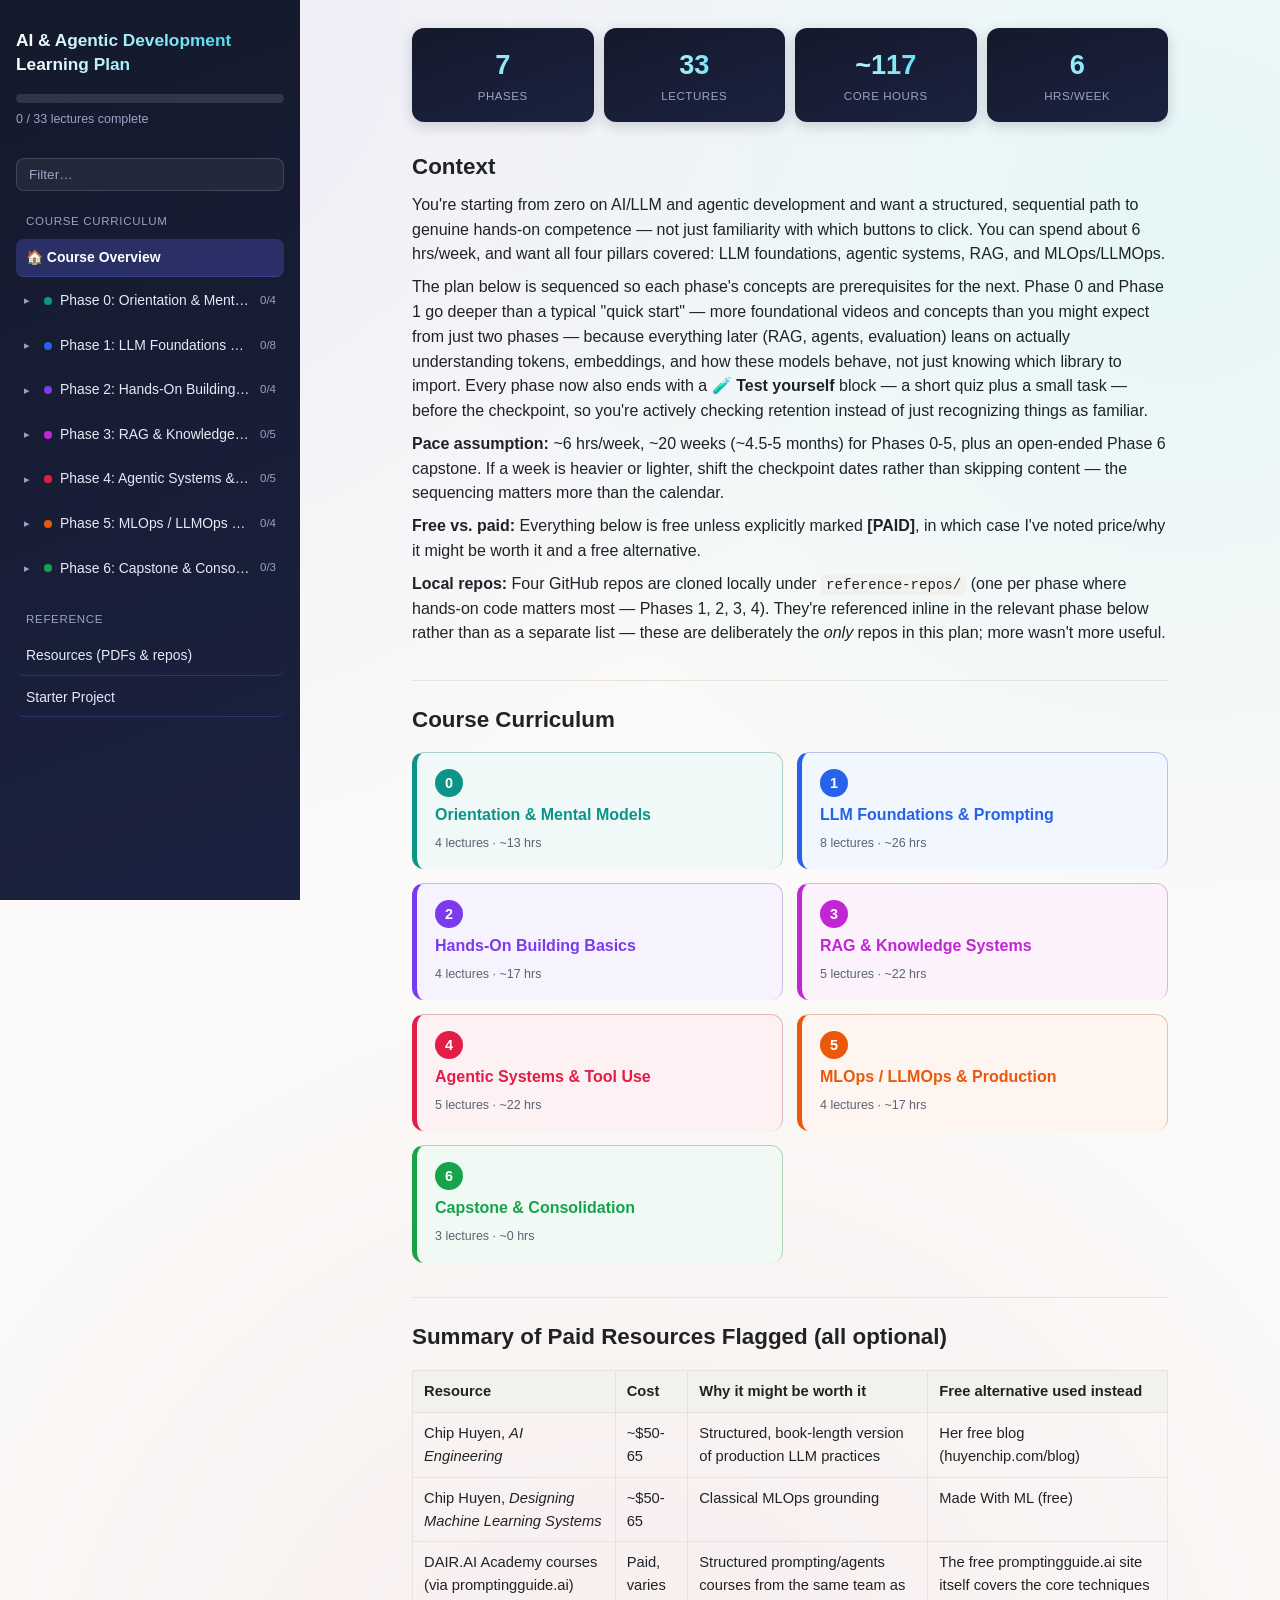
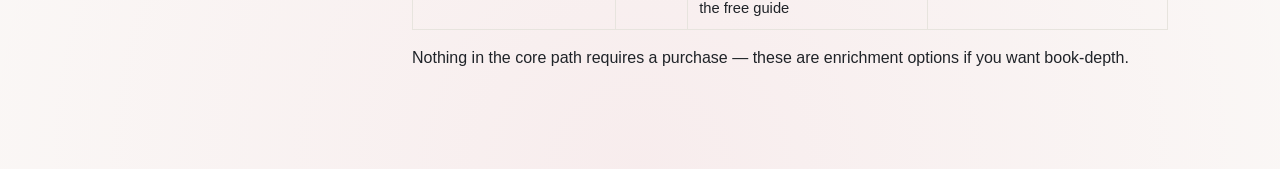
==== site/index.html @ ccccf2d4 "Initial commit: AI & Agentic Development learning plan 7-phase, hands-on learning plan (LLM foundati" ====
<!DOCTYPE html>
<html lang="en">
<head>
<meta charset="UTF-8">
<meta name="viewport" content="width=device-width, initial-scale=1.0">
<title>Course Overview — AI &amp; Agentic Development Learning Plan</title>
<link rel="stylesheet" href="style.css">
</head>
<body>
<button id="menu-toggle" class="menu-toggle" aria-label="Toggle navigation">☰</button>
<div class="layout">
  <nav class="sidebar" id="sidebar">
    <div class="sidebar-header">
      <h1>AI &amp; Agentic Development Learning Plan</h1>
      <div class="progress-wrap">
        <div class="progress-bar"><div class="progress-fill" id="progress-fill"></div></div>
        <div class="progress-label" id="progress-label">0 lectures complete</div>
      </div>
      <input type="search" id="nav-search" class="nav-search" placeholder="Filter…" autocomplete="off">
    </div>
    
    <div class="nav-group-label">Course Curriculum</div>
    <ul class="nav-list">
      <li><a href="index.html" class="nav-link active" data-search="overview">🏠 Course Overview</a></li><li class="nav-phase-group" data-phase-group="phase-0"><div class="nav-phase-header"><button type="button" class="nav-chevron-btn" data-toggle="phase-0" aria-label="Expand"><span class="nav-chevron">▸</span></button><a href="phase-0.html" class="nav-phase-link" data-search="phase 0: orientation &amp; mental models"><span class="nav-dot" style="background:#0d9488"></span><span class="nav-phase-title">Phase 0: Orientation &amp; Mental Models</span></a><span class="nav-phase-fraction" data-fraction="phase-0">0/4</span></div><ul class="lecture-list" data-lectures-for="phase-0"><li><a href="phase-0.html#phase-0-lecture-0" class="lecture-link" data-lecture="phase-0-lecture-0"><span class="lecture-check">○</span> 📖 Overview &amp; Resources</a></li>
<li><a href="phase-0.html#phase-0-lecture-1" class="lecture-link" data-lecture="phase-0-lecture-1"><span class="lecture-check">○</span> 🎥 Watch first</a></li>
<li><a href="phase-0.html#phase-0-lecture-2" class="lecture-link" data-lecture="phase-0-lecture-2"><span class="lecture-check">○</span> 🧪 Test yourself</a></li>
<li><a href="phase-0.html#phase-0-lecture-3" class="lecture-link" data-lecture="phase-0-lecture-3"><span class="lecture-check">○</span> ✅ Checkpoint</a></li></ul></li><li class="nav-phase-group" data-phase-group="phase-1"><div class="nav-phase-header"><button type="button" class="nav-chevron-btn" data-toggle="phase-1" aria-label="Expand"><span class="nav-chevron">▸</span></button><a href="phase-1.html" class="nav-phase-link" data-search="phase 1: llm foundations &amp; prompting"><span class="nav-dot" style="background:#2563eb"></span><span class="nav-phase-title">Phase 1: LLM Foundations &amp; Prompting</span></a><span class="nav-phase-fraction" data-fraction="phase-1">0/8</span></div><ul class="lecture-list" data-lectures-for="phase-1"><li><a href="phase-1.html#phase-1-lecture-0" class="lecture-link" data-lecture="phase-1-lecture-0"><span class="lecture-check">○</span> 📖 Overview &amp; Resources</a></li>
<li><a href="phase-1.html#phase-1-lecture-1" class="lecture-link" data-lecture="phase-1-lecture-1"><span class="lecture-check">○</span> 🎥 Watch first</a></li>
<li><a href="phase-1.html#phase-1-lecture-2" class="lecture-link" data-lecture="phase-1-lecture-2"><span class="lecture-check">○</span> 🛠️ Hands-on</a></li>
<li><a href="phase-1.html#phase-1-lecture-3" class="lecture-link" data-lecture="phase-1-lecture-3"><span class="lecture-check">○</span> 🎥 Embeddings (the concept)</a></li>
<li><a href="phase-1.html#phase-1-lecture-4" class="lecture-link" data-lecture="phase-1-lecture-4"><span class="lecture-check">○</span> 🎥 How these models are actually built</a></li>
<li><a href="phase-1.html#phase-1-lecture-5" class="lecture-link" data-lecture="phase-1-lecture-5"><span class="lecture-check">○</span> 🛠️ Prompting</a></li>
<li><a href="phase-1.html#phase-1-lecture-6" class="lecture-link" data-lecture="phase-1-lecture-6"><span class="lecture-check">○</span> 🧪 Test yourself</a></li>
<li><a href="phase-1.html#phase-1-lecture-7" class="lecture-link" data-lecture="phase-1-lecture-7"><span class="lecture-check">○</span> ✅ Checkpoint</a></li></ul></li><li class="nav-phase-group" data-phase-group="phase-2"><div class="nav-phase-header"><button type="button" class="nav-chevron-btn" data-toggle="phase-2" aria-label="Expand"><span class="nav-chevron">▸</span></button><a href="phase-2.html" class="nav-phase-link" data-search="phase 2: hands-on building basics"><span class="nav-dot" style="background:#7c3aed"></span><span class="nav-phase-title">Phase 2: Hands-On Building Basics</span></a><span class="nav-phase-fraction" data-fraction="phase-2">0/4</span></div><ul class="lecture-list" data-lectures-for="phase-2"><li><a href="phase-2.html#phase-2-lecture-0" class="lecture-link" data-lecture="phase-2-lecture-0"><span class="lecture-check">○</span> 📖 Overview &amp; Resources</a></li>
<li><a href="phase-2.html#phase-2-lecture-1" class="lecture-link" data-lecture="phase-2-lecture-1"><span class="lecture-check">○</span> 🛠️ Hands-on</a></li>
<li><a href="phase-2.html#phase-2-lecture-2" class="lecture-link" data-lecture="phase-2-lecture-2"><span class="lecture-check">○</span> 🧪 Test yourself</a></li>
<li><a href="phase-2.html#phase-2-lecture-3" class="lecture-link" data-lecture="phase-2-lecture-3"><span class="lecture-check">○</span> ✅ Checkpoint</a></li></ul></li><li class="nav-phase-group" data-phase-group="phase-3"><div class="nav-phase-header"><button type="button" class="nav-chevron-btn" data-toggle="phase-3" aria-label="Expand"><span class="nav-chevron">▸</span></button><a href="phase-3.html" class="nav-phase-link" data-search="phase 3: rag &amp; knowledge systems"><span class="nav-dot" style="background:#c026d3"></span><span class="nav-phase-title">Phase 3: RAG &amp; Knowledge Systems</span></a><span class="nav-phase-fraction" data-fraction="phase-3">0/5</span></div><ul class="lecture-list" data-lectures-for="phase-3"><li><a href="phase-3.html#phase-3-lecture-0" class="lecture-link" data-lecture="phase-3-lecture-0"><span class="lecture-check">○</span> 📖 Overview &amp; Resources</a></li>
<li><a href="phase-3.html#phase-3-lecture-1" class="lecture-link" data-lecture="phase-3-lecture-1"><span class="lecture-check">○</span> 🎥 Watch first</a></li>
<li><a href="phase-3.html#phase-3-lecture-2" class="lecture-link" data-lecture="phase-3-lecture-2"><span class="lecture-check">○</span> 🛠️ Hands-on</a></li>
<li><a href="phase-3.html#phase-3-lecture-3" class="lecture-link" data-lecture="phase-3-lecture-3"><span class="lecture-check">○</span> 🧪 Test yourself</a></li>
<li><a href="phase-3.html#phase-3-lecture-4" class="lecture-link" data-lecture="phase-3-lecture-4"><span class="lecture-check">○</span> ✅ Checkpoint</a></li></ul></li><li class="nav-phase-group" data-phase-group="phase-4"><div class="nav-phase-header"><button type="button" class="nav-chevron-btn" data-toggle="phase-4" aria-label="Expand"><span class="nav-chevron">▸</span></button><a href="phase-4.html" class="nav-phase-link" data-search="phase 4: agentic systems &amp; tool use"><span class="nav-dot" style="background:#e11d48"></span><span class="nav-phase-title">Phase 4: Agentic Systems &amp; Tool Use</span></a><span class="nav-phase-fraction" data-fraction="phase-4">0/5</span></div><ul class="lecture-list" data-lectures-for="phase-4"><li><a href="phase-4.html#phase-4-lecture-0" class="lecture-link" data-lecture="phase-4-lecture-0"><span class="lecture-check">○</span> 📖 Overview &amp; Resources</a></li>
<li><a href="phase-4.html#phase-4-lecture-1" class="lecture-link" data-lecture="phase-4-lecture-1"><span class="lecture-check">○</span> 🎥 Watch first</a></li>
<li><a href="phase-4.html#phase-4-lecture-2" class="lecture-link" data-lecture="phase-4-lecture-2"><span class="lecture-check">○</span> 🛠️ Hands-on</a></li>
<li><a href="phase-4.html#phase-4-lecture-3" class="lecture-link" data-lecture="phase-4-lecture-3"><span class="lecture-check">○</span> 🧪 Test yourself</a></li>
<li><a href="phase-4.html#phase-4-lecture-4" class="lecture-link" data-lecture="phase-4-lecture-4"><span class="lecture-check">○</span> ✅ Checkpoint</a></li></ul></li><li class="nav-phase-group" data-phase-group="phase-5"><div class="nav-phase-header"><button type="button" class="nav-chevron-btn" data-toggle="phase-5" aria-label="Expand"><span class="nav-chevron">▸</span></button><a href="phase-5.html" class="nav-phase-link" data-search="phase 5: mlops / llmops &amp; production"><span class="nav-dot" style="background:#ea580c"></span><span class="nav-phase-title">Phase 5: MLOps / LLMOps &amp; Production</span></a><span class="nav-phase-fraction" data-fraction="phase-5">0/4</span></div><ul class="lecture-list" data-lectures-for="phase-5"><li><a href="phase-5.html#phase-5-lecture-0" class="lecture-link" data-lecture="phase-5-lecture-0"><span class="lecture-check">○</span> 📖 Overview &amp; Resources</a></li>
<li><a href="phase-5.html#phase-5-lecture-1" class="lecture-link" data-lecture="phase-5-lecture-1"><span class="lecture-check">○</span> 🎥 Watch first</a></li>
<li><a href="phase-5.html#phase-5-lecture-2" class="lecture-link" data-lecture="phase-5-lecture-2"><span class="lecture-check">○</span> 🧪 Test yourself</a></li>
<li><a href="phase-5.html#phase-5-lecture-3" class="lecture-link" data-lecture="phase-5-lecture-3"><span class="lecture-check">○</span> ✅ Checkpoint</a></li></ul></li><li class="nav-phase-group" data-phase-group="phase-6"><div class="nav-phase-header"><button type="button" class="nav-chevron-btn" data-toggle="phase-6" aria-label="Expand"><span class="nav-chevron">▸</span></button><a href="phase-6.html" class="nav-phase-link" data-search="phase 6: capstone &amp; consolidation"><span class="nav-dot" style="background:#16a34a"></span><span class="nav-phase-title">Phase 6: Capstone &amp; Consolidation</span></a><span class="nav-phase-fraction" data-fraction="phase-6">0/3</span></div><ul class="lecture-list" data-lectures-for="phase-6"><li><a href="phase-6.html#phase-6-lecture-0" class="lecture-link" data-lecture="phase-6-lecture-0"><span class="lecture-check">○</span> 📖 Overview &amp; Resources</a></li>
<li><a href="phase-6.html#phase-6-lecture-1" class="lecture-link" data-lecture="phase-6-lecture-1"><span class="lecture-check">○</span> 🧪 Test yourself</a></li>
<li><a href="phase-6.html#phase-6-lecture-2" class="lecture-link" data-lecture="phase-6-lecture-2"><span class="lecture-check">○</span> ✅ Checkpoint</a></li></ul></li>
    </ul>
    <div class="nav-group-label">Reference</div>
    <ul class="nav-list">
      <li><a href="resources.html" class="nav-link" data-search="resources (pdfs &amp; repos)">Resources (PDFs &amp; repos)</a></li>
<li><a href="starter-project.html" class="nav-link" data-search="starter project">Starter Project</a></li>
    </ul>
    
  </nav>
  <main class="content">
    
    <div class="hero">
      <div class="hero-stat"><span class="hero-stat-num">7</span><span class="hero-stat-label">Phases</span></div>
      <div class="hero-stat"><span class="hero-stat-num">33</span><span class="hero-stat-label">Lectures</span></div>
      <div class="hero-stat"><span class="hero-stat-num">~117</span><span class="hero-stat-label">Core hours</span></div>
      <div class="hero-stat"><span class="hero-stat-num">6</span><span class="hero-stat-label">Hrs/week</span></div>
    </div>
    <section class="content-section"><h2>Context</h2><p>You're starting from zero on AI/LLM and agentic development and want a structured, sequential path to genuine hands-on competence — not just familiarity with which buttons to click. You can spend about 6 hrs/week, and want all four pillars covered: LLM foundations, agentic systems, RAG, and MLOps/LLMOps.</p>
<p>The plan below is sequenced so each phase's concepts are prerequisites for the next. Phase 0 and Phase 1 go deeper than a typical "quick start" — more foundational videos and concepts than you might expect from just two phases — because everything later (RAG, agents, evaluation) leans on actually understanding tokens, embeddings, and how these models behave, not just knowing which library to import. Every phase now also ends with a <strong>🧪 Test yourself</strong> block — a short quiz plus a small task — before the checkpoint, so you're actively checking retention instead of just recognizing things as familiar.</p>
<p><strong>Pace assumption:</strong> ~6 hrs/week, ~20 weeks (~4.5-5 months) for Phases 0-5, plus an open-ended Phase 6 capstone. If a week is heavier or lighter, shift the checkpoint dates rather than skipping content — the sequencing matters more than the calendar.</p>
<p><strong>Free vs. paid:</strong> Everything below is free unless explicitly marked <strong>[PAID]</strong>, in which case I've noted price/why it might be worth it and a free alternative.</p>
<p><strong>Local repos:</strong> Four GitHub repos are cloned locally under <code>reference-repos/</code> (one per phase where hands-on code matters most — Phases 1, 2, 3, 4). They're referenced inline in the relevant phase below rather than as a separate list — these are deliberately the <em>only</em> repos in this plan; more wasn't more useful.</p></section>
    <section class="content-section">
      <h2>Course Curriculum</h2>
      <div class="phase-card-grid"><a class="phase-card" href="phase-0.html" style="--accent:#0d9488"><span class="phase-card-badge">0</span><span class="phase-card-title">Orientation &amp; Mental Models</span><span class="phase-card-meta">4 lectures · ~13 hrs</span></a>
<a class="phase-card" href="phase-1.html" style="--accent:#2563eb"><span class="phase-card-badge">1</span><span class="phase-card-title">LLM Foundations &amp; Prompting</span><span class="phase-card-meta">8 lectures · ~26 hrs</span></a>
<a class="phase-card" href="phase-2.html" style="--accent:#7c3aed"><span class="phase-card-badge">2</span><span class="phase-card-title">Hands-On Building Basics</span><span class="phase-card-meta">4 lectures · ~17 hrs</span></a>
<a class="phase-card" href="phase-3.html" style="--accent:#c026d3"><span class="phase-card-badge">3</span><span class="phase-card-title">RAG &amp; Knowledge Systems</span><span class="phase-card-meta">5 lectures · ~22 hrs</span></a>
<a class="phase-card" href="phase-4.html" style="--accent:#e11d48"><span class="phase-card-badge">4</span><span class="phase-card-title">Agentic Systems &amp; Tool Use</span><span class="phase-card-meta">5 lectures · ~22 hrs</span></a>
<a class="phase-card" href="phase-5.html" style="--accent:#ea580c"><span class="phase-card-badge">5</span><span class="phase-card-title">MLOps / LLMOps &amp; Production</span><span class="phase-card-meta">4 lectures · ~17 hrs</span></a>
<a class="phase-card" href="phase-6.html" style="--accent:#16a34a"><span class="phase-card-badge">6</span><span class="phase-card-title">Capstone &amp; Consolidation</span><span class="phase-card-meta">3 lectures · ~0 hrs</span></a></div>
    </section>
    <section class="content-section"><h2>Summary of Paid Resources Flagged (all optional)</h2><table>
<thead>
<tr>
<th>Resource</th>
<th>Cost</th>
<th>Why it might be worth it</th>
<th>Free alternative used instead</th>
</tr>
</thead>
<tbody>
<tr>
<td>Chip Huyen, <em>AI Engineering</em></td>
<td>~$50-65</td>
<td>Structured, book-length version of production LLM practices</td>
<td>Her free blog (huyenchip.com/blog)</td>
</tr>
<tr>
<td>Chip Huyen, <em>Designing Machine Learning Systems</em></td>
<td>~$50-65</td>
<td>Classical MLOps grounding</td>
<td>Made With ML (free)</td>
</tr>
<tr>
<td>DAIR.AI Academy courses (via promptingguide.ai)</td>
<td>Paid, varies</td>
<td>Structured prompting/agents courses from the same team as the free guide</td>
<td>The free promptingguide.ai site itself covers the core techniques</td>
</tr>
</tbody>
</table>
<p>Nothing in the core path requires a purchase — these are enrichment options if you want book-depth.</p></section>
    
  </main>
</div>
<div class="sidebar-scrim" id="sidebar-scrim"></div>
<script>
  window.PHASE_LECTURES = {"phase-0": ["phase-0-lecture-0", "phase-0-lecture-1", "phase-0-lecture-2", "phase-0-lecture-3"], "phase-1": ["phase-1-lecture-0", "phase-1-lecture-1", "phase-1-lecture-2", "phase-1-lecture-3", "phase-1-lecture-4", "phase-1-lecture-5", "phase-1-lecture-6", "phase-1-lecture-7"], "phase-2": ["phase-2-lecture-0", "phase-2-lecture-1", "phase-2-lecture-2", "phase-2-lecture-3"], "phase-3": ["phase-3-lecture-0", "phase-3-lecture-1", "phase-3-lecture-2", "phase-3-lecture-3", "phase-3-lecture-4"], "phase-4": ["phase-4-lecture-0", "phase-4-lecture-1", "phase-4-lecture-2", "phase-4-lecture-3", "phase-4-lecture-4"], "phase-5": ["phase-5-lecture-0", "phase-5-lecture-1", "phase-5-lecture-2", "phase-5-lecture-3"], "phase-6": ["phase-6-lecture-0", "phase-6-lecture-1", "phase-6-lecture-2"]};
  window.ALL_LECTURE_IDS = ["phase-0-lecture-0", "phase-0-lecture-1", "phase-0-lecture-2", "phase-0-lecture-3", "phase-1-lecture-0", "phase-1-lecture-1", "phase-1-lecture-2", "phase-1-lecture-3", "phase-1-lecture-4", "phase-1-lecture-5", "phase-1-lecture-6", "phase-1-lecture-7", "phase-2-lecture-0", "phase-2-lecture-1", "phase-2-lecture-2", "phase-2-lecture-3", "phase-3-lecture-0", "phase-3-lecture-1", "phase-3-lecture-2", "phase-3-lecture-3", "phase-3-lecture-4", "phase-4-lecture-0", "phase-4-lecture-1", "phase-4-lecture-2", "phase-4-lecture-3", "phase-4-lecture-4", "phase-5-lecture-0", "phase-5-lecture-1", "phase-5-lecture-2", "phase-5-lecture-3", "phase-6-lecture-0", "phase-6-lecture-1", "phase-6-lecture-2"];

</script>
<script src="script.js"></script>
</body>
</html>
---- site/style.css ----
:root {
  --bg: #fbfaf8;
  --text: #1f2328;
  --text-muted: #5b6472;
  --border: #e7e4de;
  --card: #ffffff;

  --sidebar-bg-top: #14192b;
  --sidebar-bg-bottom: #1b2240;
  --sidebar-text: #e7e9f5;
  --sidebar-text-muted: #9aa3c4;
  --sidebar-active-bg: rgba(99, 102, 241, 0.28);
  --sidebar-hover-bg: rgba(255, 255, 255, 0.06);

  --brand: #6366f1;
  --brand-2: #22d3ee;

  --video: #2563eb;
  --video-soft: #eaf1ff;
  --checkpoint: #16a34a;
  --checkpoint-soft: #eafbf0;
  --handson: #ea580c;
  --handson-soft: #fff2e8;
  --bigpicture: #7c3aed;
  --bigpicture-soft: #f4eefd;
  --test: #be123c;
  --test-soft: #fdeef1;
  --paid: #b7791f;
  --paid-soft: #fdf6e3;

  font-size: 16px;
}

* { box-sizing: border-box; }

body {
  margin: 0;
  font-family: -apple-system, BlinkMacSystemFont, "Segoe UI", Helvetica, Arial, sans-serif;
  color: var(--text);
  background:
    radial-gradient(circle at 8% 0%, rgba(99, 102, 241, 0.10), transparent 42%),
    radial-gradient(circle at 92% 12%, rgba(34, 211, 238, 0.10), transparent 38%),
    radial-gradient(circle at 50% 100%, rgba(190, 18, 60, 0.06), transparent 45%),
    var(--bg);
  line-height: 1.55;
}

.layout {
  display: flex;
  min-height: 100vh;
}

/* ---------------- Sidebar ---------------- */

.sidebar {
  width: 300px;
  flex: 0 0 300px;
  background: linear-gradient(160deg, var(--sidebar-bg-top), var(--sidebar-bg-bottom));
  color: var(--sidebar-text);
  padding: 24px 16px 32px;
  position: sticky;
  top: 0;
  height: 100vh;
  overflow-y: auto;
  z-index: 20;
}

.sidebar-header h1 {
  font-size: 1.08rem;
  line-height: 1.4;
  margin: 4px 0 18px;
  background: linear-gradient(90deg, #fff, var(--brand-2));
  -webkit-background-clip: text;
  background-clip: text;
  color: transparent;
}

.progress-wrap { margin-bottom: 14px; }

.progress-bar {
  background: rgba(255, 255, 255, 0.12);
  border-radius: 8px;
  height: 9px;
  overflow: hidden;
}

.progress-fill {
  height: 100%;
  width: 0%;
  background: linear-gradient(90deg, var(--brand), var(--brand-2));
  transition: width 0.25s ease;
  border-radius: 8px;
}

.progress-label {
  font-size: 0.78rem;
  color: var(--sidebar-text-muted);
  margin-top: 7px;
}

.nav-search {
  width: 100%;
  margin-top: 14px;
  padding: 8px 12px;
  border-radius: 8px;
  border: 1px solid rgba(255, 255, 255, 0.14);
  background: rgba(255, 255, 255, 0.06);
  color: var(--sidebar-text);
  font-size: 0.85rem;
}

.nav-search::placeholder { color: var(--sidebar-text-muted); }
.nav-search:focus { outline: 2px solid var(--brand-2); background: rgba(255, 255, 255, 0.1); }

.nav-group-label {
  font-size: 0.72rem;
  text-transform: uppercase;
  letter-spacing: 0.06em;
  color: var(--sidebar-text-muted);
  margin: 22px 10px 8px;
}

.nav-list {
  list-style: none;
  margin: 0;
  padding: 0;
}

.nav-list li { margin-bottom: 1px; }

.nav-link {
  display: flex;
  align-items: center;
  gap: 9px;
  padding: 8px 10px;
  border-radius: 8px;
  color: var(--sidebar-text);
  text-decoration: none;
  font-size: 0.87rem;
  transition: background 0.12s ease;
}

.nav-dot {
  width: 8px;
  height: 8px;
  border-radius: 50%;
  flex: 0 0 8px;
}

.nav-link:hover { background: var(--sidebar-hover-bg); }

.nav-link.active {
  background: var(--sidebar-active-bg);
  color: #fff;
  font-weight: 600;
}

/* Collapsible course-curriculum sections (phases) */
.nav-phase-group { margin-bottom: 2px; }

.nav-phase-header {
  display: flex;
  align-items: center;
  gap: 4px;
  width: 100%;
  padding: 2px 4px;
  border-radius: 8px;
  font-size: 0.87rem;
}

.nav-phase-group.active-page > .nav-phase-header { background: var(--sidebar-active-bg); }

.nav-chevron-btn {
  flex: 0 0 auto;
  background: none;
  border: none;
  padding: 8px 4px;
  cursor: pointer;
  display: flex;
  align-items: center;
}

.nav-chevron {
  display: inline-block;
  font-size: 0.7rem;
  color: var(--sidebar-text-muted);
  transition: transform 0.15s ease;
}

.nav-phase-group.expanded .nav-chevron { transform: rotate(90deg); }

.nav-phase-link {
  display: flex;
  align-items: center;
  gap: 8px;
  flex: 1;
  padding: 8px 6px;
  border-radius: 6px;
  color: var(--sidebar-text);
  text-decoration: none;
  border-bottom: none;
  min-width: 0;
}

.nav-phase-link:hover { background: var(--sidebar-hover-bg); }
.nav-phase-link.active { color: #fff; font-weight: 700; }

.nav-phase-title {
  flex: 1;
  overflow: hidden;
  text-overflow: ellipsis;
  white-space: nowrap;
}

.nav-phase-fraction {
  font-size: 0.72rem;
  color: var(--sidebar-text-muted);
  flex: 0 0 auto;
  padding-right: 4px;
}

.nav-phase-group.is-complete .nav-phase-fraction { color: var(--checkpoint); }

.lecture-list {
  list-style: none;
  margin: 2px 0 6px;
  padding: 0 0 0 20px;
  display: none;
}

.nav-phase-group.expanded .lecture-list { display: block; }

.lecture-link {
  display: flex;
  align-items: center;
  gap: 7px;
  padding: 6px 8px;
  border-radius: 6px;
  color: var(--sidebar-text-muted);
  text-decoration: none;
  font-size: 0.81rem;
  line-height: 1.35;
}

.lecture-link:hover { background: var(--sidebar-hover-bg); color: var(--sidebar-text); }
.lecture-link.active { color: #fff; }

.lecture-check {
  flex: 0 0 auto;
  font-size: 0.8rem;
  color: var(--sidebar-text-muted);
}

.lecture-link.is-complete .lecture-check { color: var(--brand-2); }
.lecture-link.is-complete { color: var(--sidebar-text); }

/* ---------------- Mobile menu ---------------- */

.menu-toggle {
  display: none;
  position: fixed;
  top: 14px;
  left: 14px;
  z-index: 30;
  width: 42px;
  height: 42px;
  border-radius: 10px;
  border: none;
  background: var(--sidebar-bg-top);
  color: #fff;
  font-size: 1.1rem;
  cursor: pointer;
}

.sidebar-scrim {
  display: none;
  position: fixed;
  inset: 0;
  background: rgba(0, 0, 0, 0.45);
  z-index: 15;
}

/* ---------------- Content ---------------- */

.content {
  flex: 1;
  max-width: 820px;
  margin: 0 auto;
  padding: 28px 32px 90px;
}

/* Hero stat strip at the top of the page */
.hero {
  display: grid;
  grid-template-columns: repeat(4, 1fr);
  gap: 10px;
  margin-bottom: 28px;
}

.hero-stat {
  background: linear-gradient(160deg, var(--sidebar-bg-top), var(--sidebar-bg-bottom));
  border-radius: 12px;
  padding: 16px 10px;
  text-align: center;
  box-shadow: 0 4px 14px rgba(20, 25, 43, 0.18);
}

.hero-stat-num {
  display: block;
  font-size: 1.7rem;
  font-weight: 800;
  background: linear-gradient(90deg, #fff, var(--brand-2));
  -webkit-background-clip: text;
  background-clip: text;
  color: transparent;
}

.hero-stat-label {
  display: block;
  font-size: 0.72rem;
  text-transform: uppercase;
  letter-spacing: 0.05em;
  color: var(--sidebar-text-muted);
  margin-top: 2px;
}

.content-section { scroll-margin-top: 16px; }

.content-section + .content-section {
  margin-top: 34px;
  padding-top: 22px;
  border-top: 1px solid var(--border);
}

.phase-section {
  background:
    linear-gradient(165deg, color-mix(in srgb, var(--accent, var(--brand)) 7%, white), var(--card) 55%);
  border: 1px solid color-mix(in srgb, var(--accent, var(--brand)) 20%, var(--border));
  border-left: 6px solid var(--accent, var(--brand));
  border-radius: 14px;
  padding: 22px 26px 24px;
  box-shadow: 0 3px 14px rgba(20, 20, 40, 0.07);
}

.content-section.phase-section + .content-section {
  border-top: none;
  padding-top: 0;
  margin-top: 22px;
}

.phase-badge {
  display: inline-flex;
  align-items: center;
  justify-content: center;
  width: 30px;
  height: 30px;
  border-radius: 50%;
  color: #fff;
  font-size: 0.95rem;
  font-weight: 700;
  margin-right: 10px;
  vertical-align: middle;
  box-shadow: 0 2px 6px rgba(0, 0, 0, 0.2);
}

h2 {
  font-size: 1.4rem;
  margin: 0 0 4px;
  display: flex;
  align-items: center;
}

.phase-section > h2 { color: var(--accent, var(--brand)); }

h3 {
  font-size: 1.05rem;
  margin: 20px 0 8px;
  padding-top: 4px;
  border-top: 1px dashed var(--border);
}

p { color: var(--text); margin: 8px 0; }

ul, ol { margin: 8px 0; padding-left: 22px; }
li { margin: 3px 0; }
li::marker { color: var(--accent, var(--brand)); font-weight: 700; }

a { color: var(--brand); text-decoration: none; border-bottom: 1px solid rgba(99, 102, 241, 0.3); }
a:hover { border-bottom-color: var(--brand); }

.pdf-link::after {
  content: " ↗";
  font-size: 0.85em;
}

table {
  width: 100%;
  border-collapse: collapse;
  margin: 16px 0;
  font-size: 0.92rem;
}

th, td {
  border: 1px solid var(--border);
  padding: 9px 11px;
  text-align: left;
  vertical-align: top;
}

th { background: #f2f1ee; }

code {
  background: #f2f1ee;
  padding: 2px 5px;
  border-radius: 4px;
  font-size: 0.88em;
}

pre {
  background: #14192b;
  color: #e7e9f5;
  padding: 14px 16px;
  border-radius: 10px;
  overflow-x: auto;
}

pre code { background: none; padding: 0; color: inherit; }

/* Lectures: each phase's checkable sub-unit (Udemy-style curriculum item) */
.lecture {
  padding: 13px 0;
  scroll-margin-top: 16px;
}

.lecture + .lecture {
  border-top: 1px dashed color-mix(in srgb, var(--accent, var(--brand)) 25%, var(--border));
}

.lecture.is-complete {
  background: linear-gradient(90deg, var(--checkpoint-soft), transparent 60%);
  margin: 0 -14px;
  padding: 13px 14px;
  border-radius: 8px;
}

.lecture-complete {
  display: inline-flex;
  align-items: center;
  gap: 8px;
  font-size: 0.8rem;
  font-weight: 600;
  color: var(--text-muted);
  margin-bottom: 10px;
  cursor: pointer;
  text-transform: uppercase;
  letter-spacing: 0.03em;
}

.lecture-complete input { width: 15px; height: 15px; accent-color: var(--accent, var(--brand)); }
.lecture-title { color: var(--text-muted); }
.lecture.is-complete .lecture-title { color: var(--checkpoint); }

.content-section.is-complete .phase-badge {
  box-shadow: 0 0 0 3px var(--checkpoint-soft);
}

.content-section.is-complete h2::after {
  content: "✓ complete";
  margin-left: 10px;
  font-size: 0.75rem;
  font-weight: 600;
  color: var(--checkpoint);
  background: var(--checkpoint-soft);
  padding: 3px 9px;
  border-radius: 999px;
}

/* Prev/next footer nav */
.phase-nav {
  display: flex;
  justify-content: space-between;
  gap: 12px;
  margin-top: 28px;
  padding-top: 18px;
  border-top: 1px dashed var(--border);
}

.phase-nav-link {
  font-size: 0.85rem;
  font-weight: 600;
  border-bottom: none;
}

.phase-nav-next { margin-left: auto; text-align: right; }

/* Breadcrumb at the top of every phase / reference page */
.phase-breadcrumb {
  display: flex;
  align-items: center;
  justify-content: space-between;
  margin-bottom: 18px;
  font-size: 0.85rem;
}

.phase-breadcrumb a { font-weight: 600; border-bottom: none; }
.phase-breadcrumb-pos {
  color: var(--text-muted);
  font-size: 0.8rem;
}

/* Course-overview phase card grid (index.html) */
.phase-card-grid {
  display: grid;
  grid-template-columns: repeat(2, 1fr);
  gap: 14px;
  margin-top: 14px;
}

.phase-card {
  display: flex;
  flex-direction: column;
  gap: 6px;
  background: color-mix(in srgb, var(--accent) 6%, white);
  border: 1px solid color-mix(in srgb, var(--accent) 25%, var(--border));
  border-left: 5px solid var(--accent);
  border-radius: 12px;
  padding: 16px 18px;
  text-decoration: none;
  border-bottom: none;
  color: var(--text);
  transition: transform 0.12s ease, box-shadow 0.12s ease;
}

.phase-card:hover {
  transform: translateY(-2px);
  box-shadow: 0 6px 18px rgba(20, 20, 40, 0.1);
}

.phase-card-badge {
  display: inline-flex;
  align-items: center;
  justify-content: center;
  width: 28px;
  height: 28px;
  border-radius: 50%;
  background: var(--accent);
  color: #fff;
  font-weight: 700;
  font-size: 0.9rem;
}

.phase-card-title { font-weight: 700; color: var(--accent); }
.phase-card-meta { font-size: 0.78rem; color: var(--text-muted); }

.phase-card.is-complete { background: color-mix(in srgb, var(--checkpoint) 10%, white); }
.phase-card.is-complete .phase-card-title::after {
  content: " ✓";
  color: var(--checkpoint);
}

/* Callouts */
.callout {
  border-left: 4px solid var(--border);
  background: #f7f6f3;
  border-radius: 8px;
  padding: 12px 16px;
  margin: 10px 0;
}

.callout p:first-child { margin-top: 0; }
.callout p:last-child { margin-bottom: 0; }
.callout ul { margin: 10px 0 0; padding-left: 20px; }

.callout-label { font-weight: 700; }

.callout-video { border-left-color: var(--video); background: var(--video-soft); }
.callout-video .callout-label { color: var(--video); }
.callout-video ul { list-style: none; padding-left: 0; }

.callout-checkpoint { border-left-color: var(--checkpoint); background: var(--checkpoint-soft); }
.callout-checkpoint .callout-label { color: var(--checkpoint); }

.callout-handson { border-left-color: var(--handson); background: var(--handson-soft); }
.callout-handson .callout-label { color: var(--handson); }

.callout-bigpicture { border-left-color: var(--bigpicture); background: var(--bigpicture-soft); }
.callout-bigpicture .callout-label { color: var(--bigpicture); }

.callout-paid { border-left-color: var(--paid); background: var(--paid-soft); }
.callout-paid .callout-label { color: var(--paid); }

/* Embedded video cards */
.video-item {
  margin-bottom: 20px;
  padding-bottom: 4px;
}

.video-thumb {
  position: relative;
  display: block;
  border-radius: 10px;
  overflow: hidden;
  margin: 4px 0 10px;
  background: #000;
  box-shadow: 0 2px 8px rgba(0, 0, 0, 0.12);
  border-bottom: none;
  max-width: 400px;
  transition: transform 0.12s ease;
}

.video-thumb:hover { transform: scale(1.01); }

.video-thumb img {
  display: block;
  width: 100%;
  aspect-ratio: 16 / 9;
  object-fit: cover;
}

.play-badge {
  position: absolute;
  top: 50%; left: 50%;
  transform: translate(-50%, -50%);
  width: 54px;
  height: 54px;
  border-radius: 50%;
  background: rgba(220, 38, 38, 0.92);
  color: #fff;
  display: flex;
  align-items: center;
  justify-content: center;
  font-size: 1.3rem;
  box-shadow: 0 2px 10px rgba(0, 0, 0, 0.35);
}

.video-caption {
  font-size: 0.92rem;
  color: var(--text-muted);
  margin: 0;
}

/* Responsive */
@media (max-width: 860px) {
  .menu-toggle { display: block; }

  .layout { display: block; }

  .sidebar {
    position: fixed;
    left: 0; top: 0;
    height: 100vh;
    transform: translateX(-105%);
    transition: transform 0.2s ease;
    box-shadow: 4px 0 24px rgba(0, 0, 0, 0.25);
  }

  body.sidebar-open .sidebar { transform: translateX(0); }
  body.sidebar-open .sidebar-scrim { display: block; }

  .content { padding: 68px 16px 60px; max-width: none; }
  .phase-section { padding: 18px 16px 20px; }
  .hero { grid-template-columns: repeat(2, 1fr); }
  .phase-card-grid { grid-template-columns: 1fr; }
}

/* Print */
@media print {
  .sidebar, .menu-toggle, .sidebar-scrim { display: none; }
  .content { max-width: none; padding: 0; }
  .content-section + .content-section { break-before: page; }
  .lecture-complete, .phase-nav, .hero, .phase-breadcrumb { display: none; }
  .video-thumb { display: none; }
}
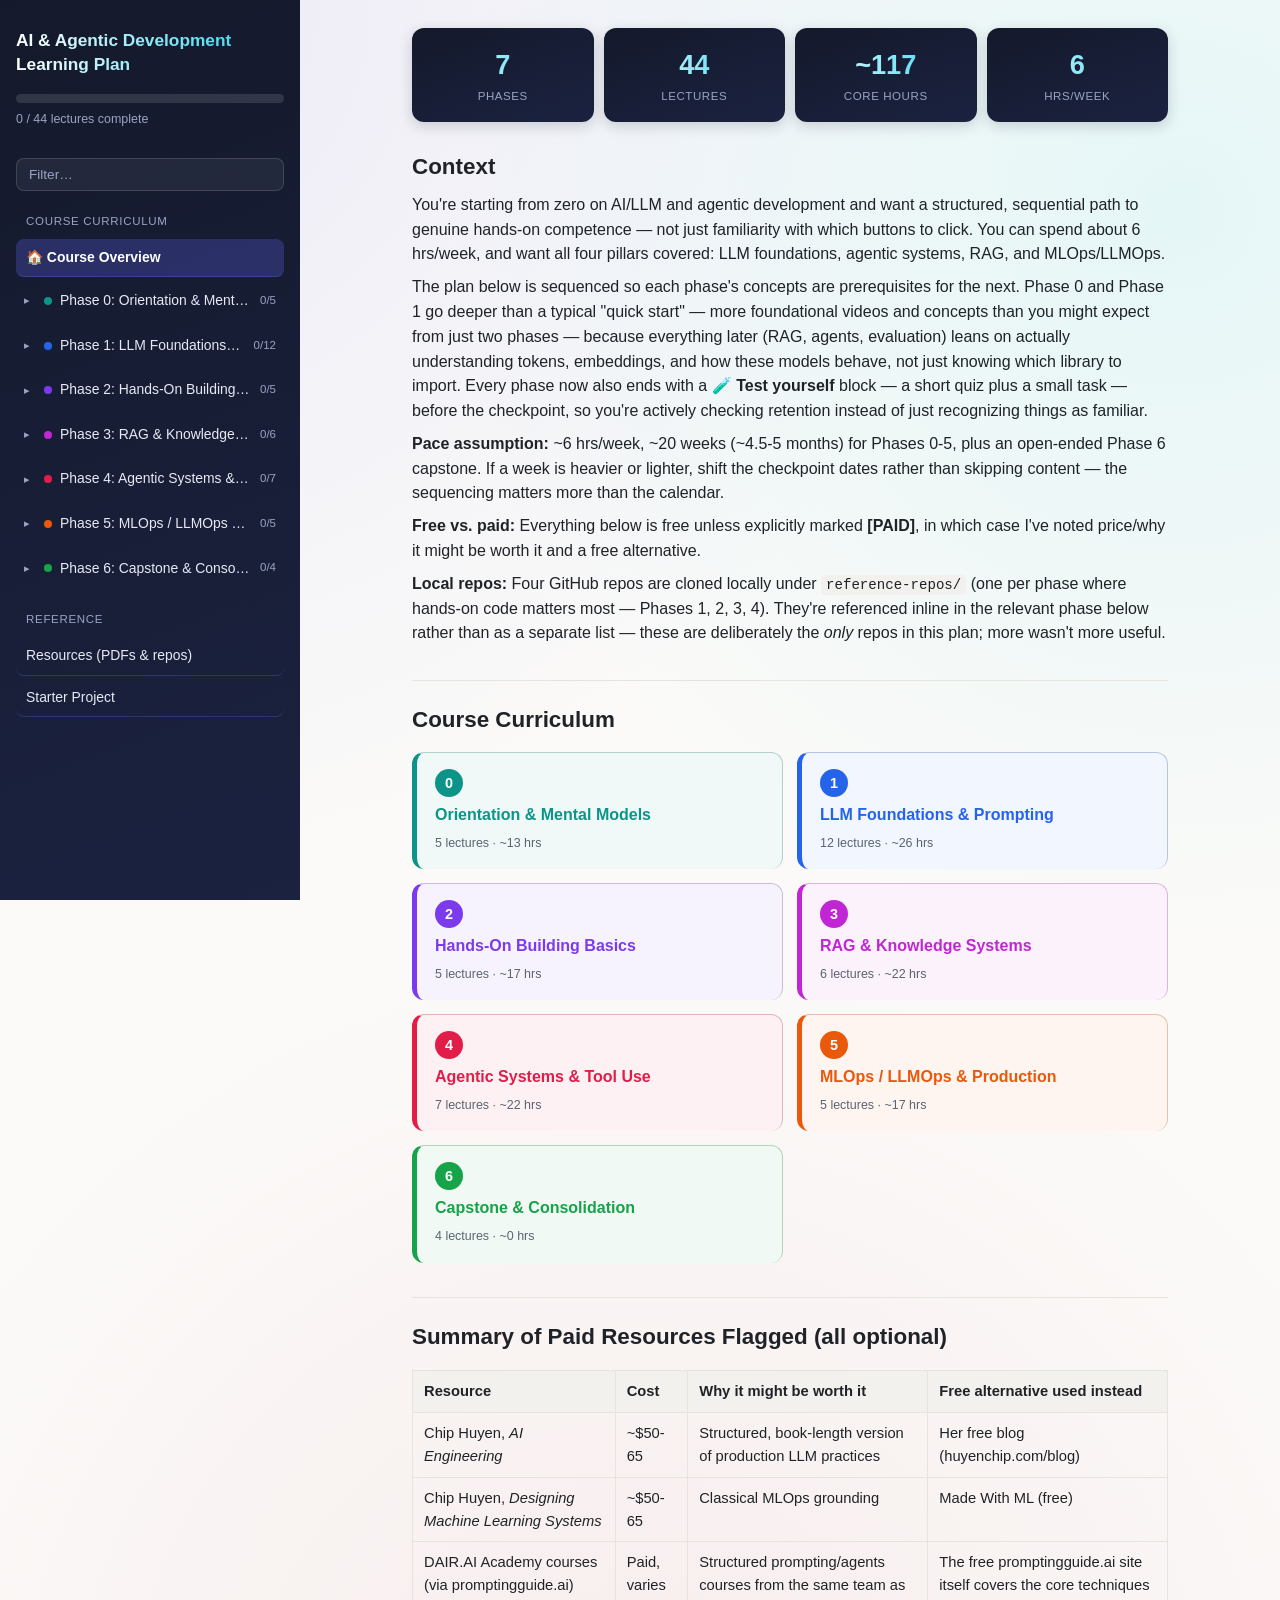
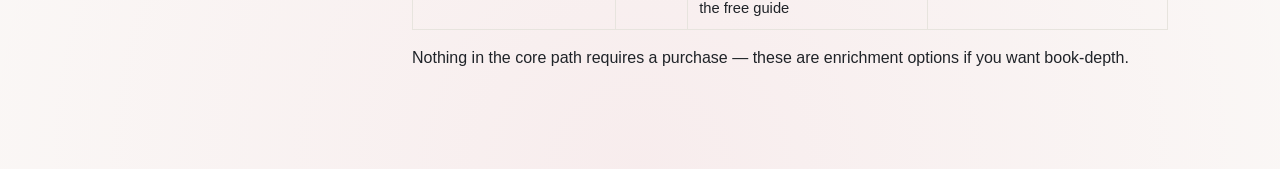
==== commit 4e67c1f2: "Fix content ordering: Watch-first videos now lead, not trail Found a systematic bug: in Phase 0, 3, " ====
--- a/site/index.html
+++ b/site/index.html
@@ -21,33 +21,44 @@
     
     <div class="nav-group-label">Course Curriculum</div>
     <ul class="nav-list">
-      <li><a href="index.html" class="nav-link active" data-search="overview">🏠 Course Overview</a></li><li class="nav-phase-group" data-phase-group="phase-0"><div class="nav-phase-header"><button type="button" class="nav-chevron-btn" data-toggle="phase-0" aria-label="Expand"><span class="nav-chevron">▸</span></button><a href="phase-0.html" class="nav-phase-link" data-search="phase 0: orientation &amp; mental models"><span class="nav-dot" style="background:#0d9488"></span><span class="nav-phase-title">Phase 0: Orientation &amp; Mental Models</span></a><span class="nav-phase-fraction" data-fraction="phase-0">0/4</span></div><ul class="lecture-list" data-lectures-for="phase-0"><li><a href="phase-0.html#phase-0-lecture-0" class="lecture-link" data-lecture="phase-0-lecture-0"><span class="lecture-check">○</span> 📖 Overview &amp; Resources</a></li>
+      <li><a href="index.html" class="nav-link active" data-search="overview">🏠 Course Overview</a></li><li class="nav-phase-group" data-phase-group="phase-0"><div class="nav-phase-header"><button type="button" class="nav-chevron-btn" data-toggle="phase-0" aria-label="Expand"><span class="nav-chevron">▸</span></button><a href="phase-0.html" class="nav-phase-link" data-search="phase 0: orientation &amp; mental models"><span class="nav-dot" style="background:#0d9488"></span><span class="nav-phase-title">Phase 0: Orientation &amp; Mental Models</span></a><span class="nav-phase-fraction" data-fraction="phase-0">0/5</span></div><ul class="lecture-list" data-lectures-for="phase-0"><li><a href="phase-0.html#phase-0-lecture-0" class="lecture-link" data-lecture="phase-0-lecture-0"><span class="lecture-check">○</span> 📖 Overview &amp; Resources</a></li>
 <li><a href="phase-0.html#phase-0-lecture-1" class="lecture-link" data-lecture="phase-0-lecture-1"><span class="lecture-check">○</span> 🎥 Watch first</a></li>
-<li><a href="phase-0.html#phase-0-lecture-2" class="lecture-link" data-lecture="phase-0-lecture-2"><span class="lecture-check">○</span> 🧪 Test yourself</a></li>
-<li><a href="phase-0.html#phase-0-lecture-3" class="lecture-link" data-lecture="phase-0-lecture-3"><span class="lecture-check">○</span> ✅ Checkpoint</a></li></ul></li><li class="nav-phase-group" data-phase-group="phase-1"><div class="nav-phase-header"><button type="button" class="nav-chevron-btn" data-toggle="phase-1" aria-label="Expand"><span class="nav-chevron">▸</span></button><a href="phase-1.html" class="nav-phase-link" data-search="phase 1: llm foundations &amp; prompting"><span class="nav-dot" style="background:#2563eb"></span><span class="nav-phase-title">Phase 1: LLM Foundations &amp; Prompting</span></a><span class="nav-phase-fraction" data-fraction="phase-1">0/8</span></div><ul class="lecture-list" data-lectures-for="phase-1"><li><a href="phase-1.html#phase-1-lecture-0" class="lecture-link" data-lecture="phase-1-lecture-0"><span class="lecture-check">○</span> 📖 Overview &amp; Resources</a></li>
+<li><a href="phase-0.html#phase-0-lecture-2" class="lecture-link" data-lecture="phase-0-lecture-2"><span class="lecture-check">○</span> 📖 Resources</a></li>
+<li><a href="phase-0.html#phase-0-lecture-3" class="lecture-link" data-lecture="phase-0-lecture-3"><span class="lecture-check">○</span> 🧪 Test yourself</a></li>
+<li><a href="phase-0.html#phase-0-lecture-4" class="lecture-link" data-lecture="phase-0-lecture-4"><span class="lecture-check">○</span> ✅ Checkpoint</a></li></ul></li><li class="nav-phase-group" data-phase-group="phase-1"><div class="nav-phase-header"><button type="button" class="nav-chevron-btn" data-toggle="phase-1" aria-label="Expand"><span class="nav-chevron">▸</span></button><a href="phase-1.html" class="nav-phase-link" data-search="phase 1: llm foundations &amp; prompting"><span class="nav-dot" style="background:#2563eb"></span><span class="nav-phase-title">Phase 1: LLM Foundations &amp; Prompting</span></a><span class="nav-phase-fraction" data-fraction="phase-1">0/12</span></div><ul class="lecture-list" data-lectures-for="phase-1"><li><a href="phase-1.html#phase-1-lecture-0" class="lecture-link" data-lecture="phase-1-lecture-0"><span class="lecture-check">○</span> 📖 Overview &amp; Resources</a></li>
 <li><a href="phase-1.html#phase-1-lecture-1" class="lecture-link" data-lecture="phase-1-lecture-1"><span class="lecture-check">○</span> 🎥 Watch first</a></li>
 <li><a href="phase-1.html#phase-1-lecture-2" class="lecture-link" data-lecture="phase-1-lecture-2"><span class="lecture-check">○</span> 🛠️ Hands-on</a></li>
 <li><a href="phase-1.html#phase-1-lecture-3" class="lecture-link" data-lecture="phase-1-lecture-3"><span class="lecture-check">○</span> 🎥 Embeddings (the concept)</a></li>
 <li><a href="phase-1.html#phase-1-lecture-4" class="lecture-link" data-lecture="phase-1-lecture-4"><span class="lecture-check">○</span> 🎥 How these models are actually built</a></li>
-<li><a href="phase-1.html#phase-1-lecture-5" class="lecture-link" data-lecture="phase-1-lecture-5"><span class="lecture-check">○</span> 🛠️ Prompting</a></li>
-<li><a href="phase-1.html#phase-1-lecture-6" class="lecture-link" data-lecture="phase-1-lecture-6"><span class="lecture-check">○</span> 🧪 Test yourself</a></li>
-<li><a href="phase-1.html#phase-1-lecture-7" class="lecture-link" data-lecture="phase-1-lecture-7"><span class="lecture-check">○</span> ✅ Checkpoint</a></li></ul></li><li class="nav-phase-group" data-phase-group="phase-2"><div class="nav-phase-header"><button type="button" class="nav-chevron-btn" data-toggle="phase-2" aria-label="Expand"><span class="nav-chevron">▸</span></button><a href="phase-2.html" class="nav-phase-link" data-search="phase 2: hands-on building basics"><span class="nav-dot" style="background:#7c3aed"></span><span class="nav-phase-title">Phase 2: Hands-On Building Basics</span></a><span class="nav-phase-fraction" data-fraction="phase-2">0/4</span></div><ul class="lecture-list" data-lectures-for="phase-2"><li><a href="phase-2.html#phase-2-lecture-0" class="lecture-link" data-lecture="phase-2-lecture-0"><span class="lecture-check">○</span> 📖 Overview &amp; Resources</a></li>
-<li><a href="phase-2.html#phase-2-lecture-1" class="lecture-link" data-lecture="phase-2-lecture-1"><span class="lecture-check">○</span> 🛠️ Hands-on</a></li>
-<li><a href="phase-2.html#phase-2-lecture-2" class="lecture-link" data-lecture="phase-2-lecture-2"><span class="lecture-check">○</span> 🧪 Test yourself</a></li>
-<li><a href="phase-2.html#phase-2-lecture-3" class="lecture-link" data-lecture="phase-2-lecture-3"><span class="lecture-check">○</span> ✅ Checkpoint</a></li></ul></li><li class="nav-phase-group" data-phase-group="phase-3"><div class="nav-phase-header"><button type="button" class="nav-chevron-btn" data-toggle="phase-3" aria-label="Expand"><span class="nav-chevron">▸</span></button><a href="phase-3.html" class="nav-phase-link" data-search="phase 3: rag &amp; knowledge systems"><span class="nav-dot" style="background:#c026d3"></span><span class="nav-phase-title">Phase 3: RAG &amp; Knowledge Systems</span></a><span class="nav-phase-fraction" data-fraction="phase-3">0/5</span></div><ul class="lecture-list" data-lectures-for="phase-3"><li><a href="phase-3.html#phase-3-lecture-0" class="lecture-link" data-lecture="phase-3-lecture-0"><span class="lecture-check">○</span> 📖 Overview &amp; Resources</a></li>
+<li><a href="phase-1.html#phase-1-lecture-5" class="lecture-link" data-lecture="phase-1-lecture-5"><span class="lecture-check">○</span> 📖 Resources</a></li>
+<li><a href="phase-1.html#phase-1-lecture-6" class="lecture-link" data-lecture="phase-1-lecture-6"><span class="lecture-check">○</span> 📖 Resources (2)</a></li>
+<li><a href="phase-1.html#phase-1-lecture-7" class="lecture-link" data-lecture="phase-1-lecture-7"><span class="lecture-check">○</span> 🎥 Prompting</a></li>
+<li><a href="phase-1.html#phase-1-lecture-8" class="lecture-link" data-lecture="phase-1-lecture-8"><span class="lecture-check">○</span> 📖 Resources (3)</a></li>
+<li><a href="phase-1.html#phase-1-lecture-9" class="lecture-link" data-lecture="phase-1-lecture-9"><span class="lecture-check">○</span> 🛠️ Hands-on (2)</a></li>
+<li><a href="phase-1.html#phase-1-lecture-10" class="lecture-link" data-lecture="phase-1-lecture-10"><span class="lecture-check">○</span> 🧪 Test yourself</a></li>
+<li><a href="phase-1.html#phase-1-lecture-11" class="lecture-link" data-lecture="phase-1-lecture-11"><span class="lecture-check">○</span> ✅ Checkpoint</a></li></ul></li><li class="nav-phase-group" data-phase-group="phase-2"><div class="nav-phase-header"><button type="button" class="nav-chevron-btn" data-toggle="phase-2" aria-label="Expand"><span class="nav-chevron">▸</span></button><a href="phase-2.html" class="nav-phase-link" data-search="phase 2: hands-on building basics"><span class="nav-dot" style="background:#7c3aed"></span><span class="nav-phase-title">Phase 2: Hands-On Building Basics</span></a><span class="nav-phase-fraction" data-fraction="phase-2">0/5</span></div><ul class="lecture-list" data-lectures-for="phase-2"><li><a href="phase-2.html#phase-2-lecture-0" class="lecture-link" data-lecture="phase-2-lecture-0"><span class="lecture-check">○</span> 📖 Overview &amp; Resources</a></li>
+<li><a href="phase-2.html#phase-2-lecture-1" class="lecture-link" data-lecture="phase-2-lecture-1"><span class="lecture-check">○</span> 📖 Resources</a></li>
+<li><a href="phase-2.html#phase-2-lecture-2" class="lecture-link" data-lecture="phase-2-lecture-2"><span class="lecture-check">○</span> 🛠️ Hands-on</a></li>
+<li><a href="phase-2.html#phase-2-lecture-3" class="lecture-link" data-lecture="phase-2-lecture-3"><span class="lecture-check">○</span> 🧪 Test yourself</a></li>
+<li><a href="phase-2.html#phase-2-lecture-4" class="lecture-link" data-lecture="phase-2-lecture-4"><span class="lecture-check">○</span> ✅ Checkpoint</a></li></ul></li><li class="nav-phase-group" data-phase-group="phase-3"><div class="nav-phase-header"><button type="button" class="nav-chevron-btn" data-toggle="phase-3" aria-label="Expand"><span class="nav-chevron">▸</span></button><a href="phase-3.html" class="nav-phase-link" data-search="phase 3: rag &amp; knowledge systems"><span class="nav-dot" style="background:#c026d3"></span><span class="nav-phase-title">Phase 3: RAG &amp; Knowledge Systems</span></a><span class="nav-phase-fraction" data-fraction="phase-3">0/6</span></div><ul class="lecture-list" data-lectures-for="phase-3"><li><a href="phase-3.html#phase-3-lecture-0" class="lecture-link" data-lecture="phase-3-lecture-0"><span class="lecture-check">○</span> 📖 Overview &amp; Resources</a></li>
 <li><a href="phase-3.html#phase-3-lecture-1" class="lecture-link" data-lecture="phase-3-lecture-1"><span class="lecture-check">○</span> 🎥 Watch first</a></li>
-<li><a href="phase-3.html#phase-3-lecture-2" class="lecture-link" data-lecture="phase-3-lecture-2"><span class="lecture-check">○</span> 🛠️ Hands-on</a></li>
-<li><a href="phase-3.html#phase-3-lecture-3" class="lecture-link" data-lecture="phase-3-lecture-3"><span class="lecture-check">○</span> 🧪 Test yourself</a></li>
-<li><a href="phase-3.html#phase-3-lecture-4" class="lecture-link" data-lecture="phase-3-lecture-4"><span class="lecture-check">○</span> ✅ Checkpoint</a></li></ul></li><li class="nav-phase-group" data-phase-group="phase-4"><div class="nav-phase-header"><button type="button" class="nav-chevron-btn" data-toggle="phase-4" aria-label="Expand"><span class="nav-chevron">▸</span></button><a href="phase-4.html" class="nav-phase-link" data-search="phase 4: agentic systems &amp; tool use"><span class="nav-dot" style="background:#e11d48"></span><span class="nav-phase-title">Phase 4: Agentic Systems &amp; Tool Use</span></a><span class="nav-phase-fraction" data-fraction="phase-4">0/5</span></div><ul class="lecture-list" data-lectures-for="phase-4"><li><a href="phase-4.html#phase-4-lecture-0" class="lecture-link" data-lecture="phase-4-lecture-0"><span class="lecture-check">○</span> 📖 Overview &amp; Resources</a></li>
+<li><a href="phase-3.html#phase-3-lecture-2" class="lecture-link" data-lecture="phase-3-lecture-2"><span class="lecture-check">○</span> 📖 Resources</a></li>
+<li><a href="phase-3.html#phase-3-lecture-3" class="lecture-link" data-lecture="phase-3-lecture-3"><span class="lecture-check">○</span> 🛠️ Hands-on</a></li>
+<li><a href="phase-3.html#phase-3-lecture-4" class="lecture-link" data-lecture="phase-3-lecture-4"><span class="lecture-check">○</span> 🧪 Test yourself</a></li>
+<li><a href="phase-3.html#phase-3-lecture-5" class="lecture-link" data-lecture="phase-3-lecture-5"><span class="lecture-check">○</span> ✅ Checkpoint</a></li></ul></li><li class="nav-phase-group" data-phase-group="phase-4"><div class="nav-phase-header"><button type="button" class="nav-chevron-btn" data-toggle="phase-4" aria-label="Expand"><span class="nav-chevron">▸</span></button><a href="phase-4.html" class="nav-phase-link" data-search="phase 4: agentic systems &amp; tool use"><span class="nav-dot" style="background:#e11d48"></span><span class="nav-phase-title">Phase 4: Agentic Systems &amp; Tool Use</span></a><span class="nav-phase-fraction" data-fraction="phase-4">0/7</span></div><ul class="lecture-list" data-lectures-for="phase-4"><li><a href="phase-4.html#phase-4-lecture-0" class="lecture-link" data-lecture="phase-4-lecture-0"><span class="lecture-check">○</span> 📖 Overview &amp; Resources</a></li>
 <li><a href="phase-4.html#phase-4-lecture-1" class="lecture-link" data-lecture="phase-4-lecture-1"><span class="lecture-check">○</span> 🎥 Watch first</a></li>
-<li><a href="phase-4.html#phase-4-lecture-2" class="lecture-link" data-lecture="phase-4-lecture-2"><span class="lecture-check">○</span> 🛠️ Hands-on</a></li>
-<li><a href="phase-4.html#phase-4-lecture-3" class="lecture-link" data-lecture="phase-4-lecture-3"><span class="lecture-check">○</span> 🧪 Test yourself</a></li>
-<li><a href="phase-4.html#phase-4-lecture-4" class="lecture-link" data-lecture="phase-4-lecture-4"><span class="lecture-check">○</span> ✅ Checkpoint</a></li></ul></li><li class="nav-phase-group" data-phase-group="phase-5"><div class="nav-phase-header"><button type="button" class="nav-chevron-btn" data-toggle="phase-5" aria-label="Expand"><span class="nav-chevron">▸</span></button><a href="phase-5.html" class="nav-phase-link" data-search="phase 5: mlops / llmops &amp; production"><span class="nav-dot" style="background:#ea580c"></span><span class="nav-phase-title">Phase 5: MLOps / LLMOps &amp; Production</span></a><span class="nav-phase-fraction" data-fraction="phase-5">0/4</span></div><ul class="lecture-list" data-lectures-for="phase-5"><li><a href="phase-5.html#phase-5-lecture-0" class="lecture-link" data-lecture="phase-5-lecture-0"><span class="lecture-check">○</span> 📖 Overview &amp; Resources</a></li>
+<li><a href="phase-4.html#phase-4-lecture-2" class="lecture-link" data-lecture="phase-4-lecture-2"><span class="lecture-check">○</span> 📖 Resources</a></li>
+<li><a href="phase-4.html#phase-4-lecture-3" class="lecture-link" data-lecture="phase-4-lecture-3"><span class="lecture-check">○</span> 🎥 Watch first (2)</a></li>
+<li><a href="phase-4.html#phase-4-lecture-4" class="lecture-link" data-lecture="phase-4-lecture-4"><span class="lecture-check">○</span> 🛠️ Hands-on</a></li>
+<li><a href="phase-4.html#phase-4-lecture-5" class="lecture-link" data-lecture="phase-4-lecture-5"><span class="lecture-check">○</span> 🧪 Test yourself</a></li>
+<li><a href="phase-4.html#phase-4-lecture-6" class="lecture-link" data-lecture="phase-4-lecture-6"><span class="lecture-check">○</span> ✅ Checkpoint</a></li></ul></li><li class="nav-phase-group" data-phase-group="phase-5"><div class="nav-phase-header"><button type="button" class="nav-chevron-btn" data-toggle="phase-5" aria-label="Expand"><span class="nav-chevron">▸</span></button><a href="phase-5.html" class="nav-phase-link" data-search="phase 5: mlops / llmops &amp; production"><span class="nav-dot" style="background:#ea580c"></span><span class="nav-phase-title">Phase 5: MLOps / LLMOps &amp; Production</span></a><span class="nav-phase-fraction" data-fraction="phase-5">0/5</span></div><ul class="lecture-list" data-lectures-for="phase-5"><li><a href="phase-5.html#phase-5-lecture-0" class="lecture-link" data-lecture="phase-5-lecture-0"><span class="lecture-check">○</span> 📖 Overview &amp; Resources</a></li>
 <li><a href="phase-5.html#phase-5-lecture-1" class="lecture-link" data-lecture="phase-5-lecture-1"><span class="lecture-check">○</span> 🎥 Watch first</a></li>
-<li><a href="phase-5.html#phase-5-lecture-2" class="lecture-link" data-lecture="phase-5-lecture-2"><span class="lecture-check">○</span> 🧪 Test yourself</a></li>
-<li><a href="phase-5.html#phase-5-lecture-3" class="lecture-link" data-lecture="phase-5-lecture-3"><span class="lecture-check">○</span> ✅ Checkpoint</a></li></ul></li><li class="nav-phase-group" data-phase-group="phase-6"><div class="nav-phase-header"><button type="button" class="nav-chevron-btn" data-toggle="phase-6" aria-label="Expand"><span class="nav-chevron">▸</span></button><a href="phase-6.html" class="nav-phase-link" data-search="phase 6: capstone &amp; consolidation"><span class="nav-dot" style="background:#16a34a"></span><span class="nav-phase-title">Phase 6: Capstone &amp; Consolidation</span></a><span class="nav-phase-fraction" data-fraction="phase-6">0/3</span></div><ul class="lecture-list" data-lectures-for="phase-6"><li><a href="phase-6.html#phase-6-lecture-0" class="lecture-link" data-lecture="phase-6-lecture-0"><span class="lecture-check">○</span> 📖 Overview &amp; Resources</a></li>
-<li><a href="phase-6.html#phase-6-lecture-1" class="lecture-link" data-lecture="phase-6-lecture-1"><span class="lecture-check">○</span> 🧪 Test yourself</a></li>
-<li><a href="phase-6.html#phase-6-lecture-2" class="lecture-link" data-lecture="phase-6-lecture-2"><span class="lecture-check">○</span> ✅ Checkpoint</a></li></ul></li>
+<li><a href="phase-5.html#phase-5-lecture-2" class="lecture-link" data-lecture="phase-5-lecture-2"><span class="lecture-check">○</span> 📖 Resources</a></li>
+<li><a href="phase-5.html#phase-5-lecture-3" class="lecture-link" data-lecture="phase-5-lecture-3"><span class="lecture-check">○</span> 🧪 Test yourself</a></li>
+<li><a href="phase-5.html#phase-5-lecture-4" class="lecture-link" data-lecture="phase-5-lecture-4"><span class="lecture-check">○</span> ✅ Checkpoint</a></li></ul></li><li class="nav-phase-group" data-phase-group="phase-6"><div class="nav-phase-header"><button type="button" class="nav-chevron-btn" data-toggle="phase-6" aria-label="Expand"><span class="nav-chevron">▸</span></button><a href="phase-6.html" class="nav-phase-link" data-search="phase 6: capstone &amp; consolidation"><span class="nav-dot" style="background:#16a34a"></span><span class="nav-phase-title">Phase 6: Capstone &amp; Consolidation</span></a><span class="nav-phase-fraction" data-fraction="phase-6">0/4</span></div><ul class="lecture-list" data-lectures-for="phase-6"><li><a href="phase-6.html#phase-6-lecture-0" class="lecture-link" data-lecture="phase-6-lecture-0"><span class="lecture-check">○</span> 📖 Overview &amp; Resources</a></li>
+<li><a href="phase-6.html#phase-6-lecture-1" class="lecture-link" data-lecture="phase-6-lecture-1"><span class="lecture-check">○</span> 📖 Resources</a></li>
+<li><a href="phase-6.html#phase-6-lecture-2" class="lecture-link" data-lecture="phase-6-lecture-2"><span class="lecture-check">○</span> 🧪 Test yourself</a></li>
+<li><a href="phase-6.html#phase-6-lecture-3" class="lecture-link" data-lecture="phase-6-lecture-3"><span class="lecture-check">○</span> ✅ Checkpoint</a></li></ul></li>
     </ul>
     <div class="nav-group-label">Reference</div>
     <ul class="nav-list">
@@ -60,7 +71,7 @@
     
     <div class="hero">
       <div class="hero-stat"><span class="hero-stat-num">7</span><span class="hero-stat-label">Phases</span></div>
-      <div class="hero-stat"><span class="hero-stat-num">33</span><span class="hero-stat-label">Lectures</span></div>
+      <div class="hero-stat"><span class="hero-stat-num">44</span><span class="hero-stat-label">Lectures</span></div>
       <div class="hero-stat"><span class="hero-stat-num">~117</span><span class="hero-stat-label">Core hours</span></div>
       <div class="hero-stat"><span class="hero-stat-num">6</span><span class="hero-stat-label">Hrs/week</span></div>
     </div>
@@ -71,13 +82,13 @@
 <p><strong>Local repos:</strong> Four GitHub repos are cloned locally under <code>reference-repos/</code> (one per phase where hands-on code matters most — Phases 1, 2, 3, 4). They're referenced inline in the relevant phase below rather than as a separate list — these are deliberately the <em>only</em> repos in this plan; more wasn't more useful.</p></section>
     <section class="content-section">
       <h2>Course Curriculum</h2>
-      <div class="phase-card-grid"><a class="phase-card" href="phase-0.html" style="--accent:#0d9488"><span class="phase-card-badge">0</span><span class="phase-card-title">Orientation &amp; Mental Models</span><span class="phase-card-meta">4 lectures · ~13 hrs</span></a>
-<a class="phase-card" href="phase-1.html" style="--accent:#2563eb"><span class="phase-card-badge">1</span><span class="phase-card-title">LLM Foundations &amp; Prompting</span><span class="phase-card-meta">8 lectures · ~26 hrs</span></a>
-<a class="phase-card" href="phase-2.html" style="--accent:#7c3aed"><span class="phase-card-badge">2</span><span class="phase-card-title">Hands-On Building Basics</span><span class="phase-card-meta">4 lectures · ~17 hrs</span></a>
-<a class="phase-card" href="phase-3.html" style="--accent:#c026d3"><span class="phase-card-badge">3</span><span class="phase-card-title">RAG &amp; Knowledge Systems</span><span class="phase-card-meta">5 lectures · ~22 hrs</span></a>
-<a class="phase-card" href="phase-4.html" style="--accent:#e11d48"><span class="phase-card-badge">4</span><span class="phase-card-title">Agentic Systems &amp; Tool Use</span><span class="phase-card-meta">5 lectures · ~22 hrs</span></a>
-<a class="phase-card" href="phase-5.html" style="--accent:#ea580c"><span class="phase-card-badge">5</span><span class="phase-card-title">MLOps / LLMOps &amp; Production</span><span class="phase-card-meta">4 lectures · ~17 hrs</span></a>
-<a class="phase-card" href="phase-6.html" style="--accent:#16a34a"><span class="phase-card-badge">6</span><span class="phase-card-title">Capstone &amp; Consolidation</span><span class="phase-card-meta">3 lectures · ~0 hrs</span></a></div>
+      <div class="phase-card-grid"><a class="phase-card" href="phase-0.html" style="--accent:#0d9488"><span class="phase-card-badge">0</span><span class="phase-card-title">Orientation &amp; Mental Models</span><span class="phase-card-meta">5 lectures · ~13 hrs</span></a>
+<a class="phase-card" href="phase-1.html" style="--accent:#2563eb"><span class="phase-card-badge">1</span><span class="phase-card-title">LLM Foundations &amp; Prompting</span><span class="phase-card-meta">12 lectures · ~26 hrs</span></a>
+<a class="phase-card" href="phase-2.html" style="--accent:#7c3aed"><span class="phase-card-badge">2</span><span class="phase-card-title">Hands-On Building Basics</span><span class="phase-card-meta">5 lectures · ~17 hrs</span></a>
+<a class="phase-card" href="phase-3.html" style="--accent:#c026d3"><span class="phase-card-badge">3</span><span class="phase-card-title">RAG &amp; Knowledge Systems</span><span class="phase-card-meta">6 lectures · ~22 hrs</span></a>
+<a class="phase-card" href="phase-4.html" style="--accent:#e11d48"><span class="phase-card-badge">4</span><span class="phase-card-title">Agentic Systems &amp; Tool Use</span><span class="phase-card-meta">7 lectures · ~22 hrs</span></a>
+<a class="phase-card" href="phase-5.html" style="--accent:#ea580c"><span class="phase-card-badge">5</span><span class="phase-card-title">MLOps / LLMOps &amp; Production</span><span class="phase-card-meta">5 lectures · ~17 hrs</span></a>
+<a class="phase-card" href="phase-6.html" style="--accent:#16a34a"><span class="phase-card-badge">6</span><span class="phase-card-title">Capstone &amp; Consolidation</span><span class="phase-card-meta">4 lectures · ~0 hrs</span></a></div>
     </section>
     <section class="content-section"><h2>Summary of Paid Resources Flagged (all optional)</h2><table>
 <thead>
@@ -115,8 +126,8 @@
 </div>
 <div class="sidebar-scrim" id="sidebar-scrim"></div>
 <script>
-  window.PHASE_LECTURES = {"phase-0": ["phase-0-lecture-0", "phase-0-lecture-1", "phase-0-lecture-2", "phase-0-lecture-3"], "phase-1": ["phase-1-lecture-0", "phase-1-lecture-1", "phase-1-lecture-2", "phase-1-lecture-3", "phase-1-lecture-4", "phase-1-lecture-5", "phase-1-lecture-6", "phase-1-lecture-7"], "phase-2": ["phase-2-lecture-0", "phase-2-lecture-1", "phase-2-lecture-2", "phase-2-lecture-3"], "phase-3": ["phase-3-lecture-0", "phase-3-lecture-1", "phase-3-lecture-2", "phase-3-lecture-3", "phase-3-lecture-4"], "phase-4": ["phase-4-lecture-0", "phase-4-lecture-1", "phase-4-lecture-2", "phase-4-lecture-3", "phase-4-lecture-4"], "phase-5": ["phase-5-lecture-0", "phase-5-lecture-1", "phase-5-lecture-2", "phase-5-lecture-3"], "phase-6": ["phase-6-lecture-0", "phase-6-lecture-1", "phase-6-lecture-2"]};
-  window.ALL_LECTURE_IDS = ["phase-0-lecture-0", "phase-0-lecture-1", "phase-0-lecture-2", "phase-0-lecture-3", "phase-1-lecture-0", "phase-1-lecture-1", "phase-1-lecture-2", "phase-1-lecture-3", "phase-1-lecture-4", "phase-1-lecture-5", "phase-1-lecture-6", "phase-1-lecture-7", "phase-2-lecture-0", "phase-2-lecture-1", "phase-2-lecture-2", "phase-2-lecture-3", "phase-3-lecture-0", "phase-3-lecture-1", "phase-3-lecture-2", "phase-3-lecture-3", "phase-3-lecture-4", "phase-4-lecture-0", "phase-4-lecture-1", "phase-4-lecture-2", "phase-4-lecture-3", "phase-4-lecture-4", "phase-5-lecture-0", "phase-5-lecture-1", "phase-5-lecture-2", "phase-5-lecture-3", "phase-6-lecture-0", "phase-6-lecture-1", "phase-6-lecture-2"];
+  window.PHASE_LECTURES = {"phase-0": ["phase-0-lecture-0", "phase-0-lecture-1", "phase-0-lecture-2", "phase-0-lecture-3", "phase-0-lecture-4"], "phase-1": ["phase-1-lecture-0", "phase-1-lecture-1", "phase-1-lecture-2", "phase-1-lecture-3", "phase-1-lecture-4", "phase-1-lecture-5", "phase-1-lecture-6", "phase-1-lecture-7", "phase-1-lecture-8", "phase-1-lecture-9", "phase-1-lecture-10", "phase-1-lecture-11"], "phase-2": ["phase-2-lecture-0", "phase-2-lecture-1", "phase-2-lecture-2", "phase-2-lecture-3", "phase-2-lecture-4"], "phase-3": ["phase-3-lecture-0", "phase-3-lecture-1", "phase-3-lecture-2", "phase-3-lecture-3", "phase-3-lecture-4", "phase-3-lecture-5"], "phase-4": ["phase-4-lecture-0", "phase-4-lecture-1", "phase-4-lecture-2", "phase-4-lecture-3", "phase-4-lecture-4", "phase-4-lecture-5", "phase-4-lecture-6"], "phase-5": ["phase-5-lecture-0", "phase-5-lecture-1", "phase-5-lecture-2", "phase-5-lecture-3", "phase-5-lecture-4"], "phase-6": ["phase-6-lecture-0", "phase-6-lecture-1", "phase-6-lecture-2", "phase-6-lecture-3"]};
+  window.ALL_LECTURE_IDS = ["phase-0-lecture-0", "phase-0-lecture-1", "phase-0-lecture-2", "phase-0-lecture-3", "phase-0-lecture-4", "phase-1-lecture-0", "phase-1-lecture-1", "phase-1-lecture-2", "phase-1-lecture-3", "phase-1-lecture-4", "phase-1-lecture-5", "phase-1-lecture-6", "phase-1-lecture-7", "phase-1-lecture-8", "phase-1-lecture-9", "phase-1-lecture-10", "phase-1-lecture-11", "phase-2-lecture-0", "phase-2-lecture-1", "phase-2-lecture-2", "phase-2-lecture-3", "phase-2-lecture-4", "phase-3-lecture-0", "phase-3-lecture-1", "phase-3-lecture-2", "phase-3-lecture-3", "phase-3-lecture-4", "phase-3-lecture-5", "phase-4-lecture-0", "phase-4-lecture-1", "phase-4-lecture-2", "phase-4-lecture-3", "phase-4-lecture-4", "phase-4-lecture-5", "phase-4-lecture-6", "phase-5-lecture-0", "phase-5-lecture-1", "phase-5-lecture-2", "phase-5-lecture-3", "phase-5-lecture-4", "phase-6-lecture-0", "phase-6-lecture-1", "phase-6-lecture-2", "phase-6-lecture-3"];
 
 </script>
 <script src="script.js"></script>
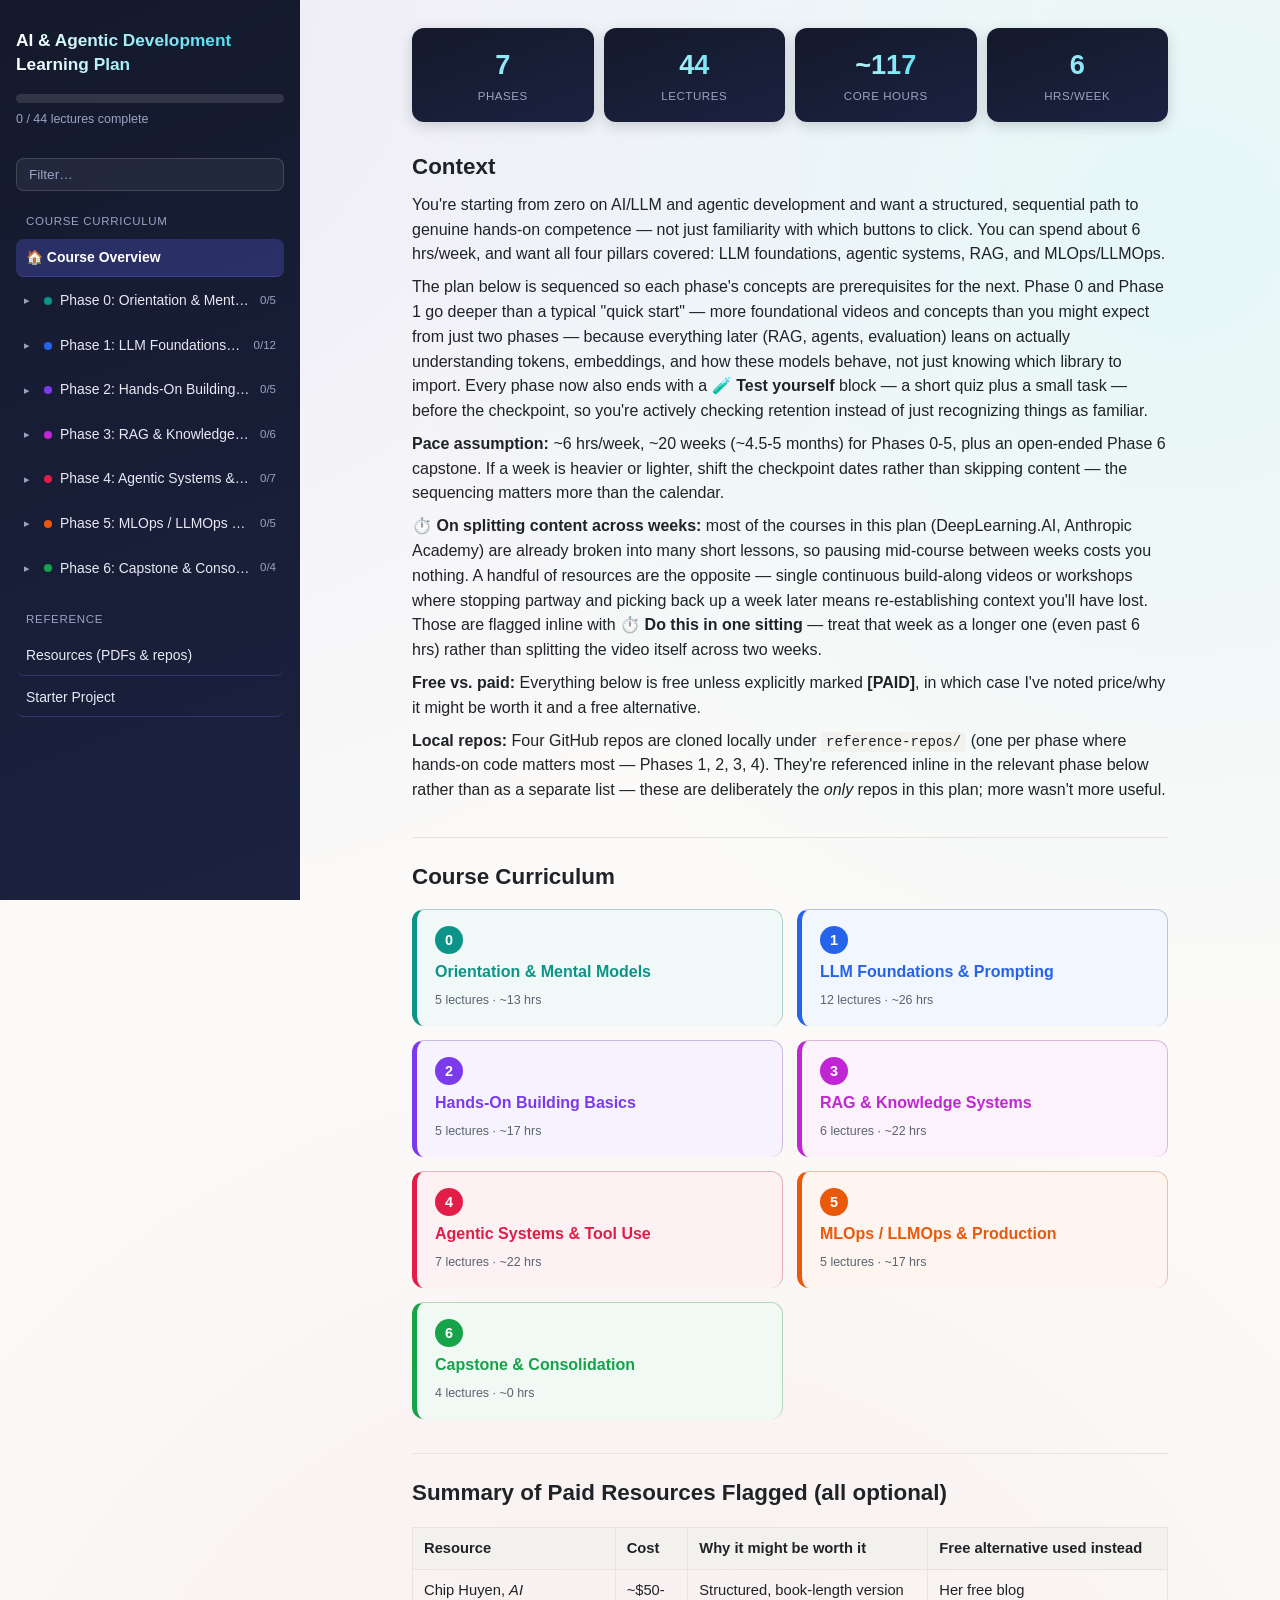
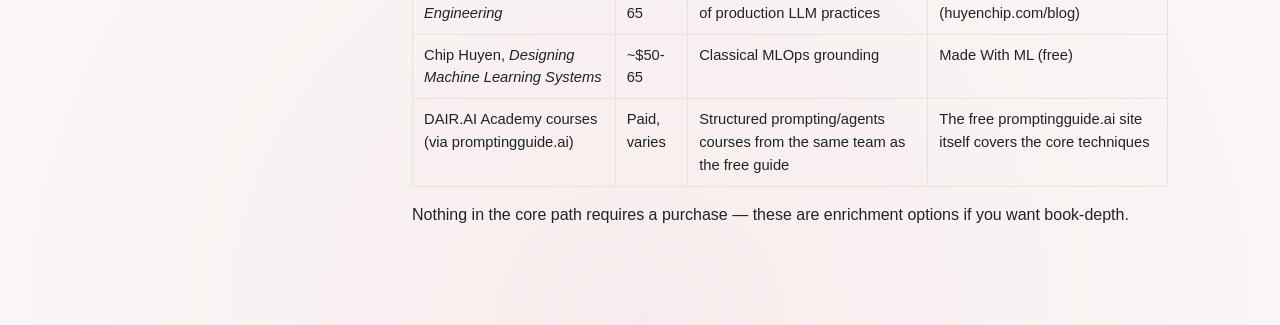
==== commit 58b424ed: "Flag single-sitting content so it doesn't get split across weeks Audited every resource with a state" ====
--- a/site/index.html
+++ b/site/index.html
@@ -78,6 +78,7 @@
     <section class="content-section"><h2>Context</h2><p>You're starting from zero on AI/LLM and agentic development and want a structured, sequential path to genuine hands-on competence — not just familiarity with which buttons to click. You can spend about 6 hrs/week, and want all four pillars covered: LLM foundations, agentic systems, RAG, and MLOps/LLMOps.</p>
 <p>The plan below is sequenced so each phase's concepts are prerequisites for the next. Phase 0 and Phase 1 go deeper than a typical "quick start" — more foundational videos and concepts than you might expect from just two phases — because everything later (RAG, agents, evaluation) leans on actually understanding tokens, embeddings, and how these models behave, not just knowing which library to import. Every phase now also ends with a <strong>🧪 Test yourself</strong> block — a short quiz plus a small task — before the checkpoint, so you're actively checking retention instead of just recognizing things as familiar.</p>
 <p><strong>Pace assumption:</strong> ~6 hrs/week, ~20 weeks (~4.5-5 months) for Phases 0-5, plus an open-ended Phase 6 capstone. If a week is heavier or lighter, shift the checkpoint dates rather than skipping content — the sequencing matters more than the calendar.</p>
+<p><strong>⏱️ On splitting content across weeks:</strong> most of the courses in this plan (DeepLearning.AI, Anthropic Academy) are already broken into many short lessons, so pausing mid-course between weeks costs you nothing. A handful of resources are the opposite — single continuous build-along videos or workshops where stopping partway and picking back up a week later means re-establishing context you'll have lost. Those are flagged inline with <strong>⏱️ Do this in one sitting</strong> — treat that week as a longer one (even past 6 hrs) rather than splitting the video itself across two weeks.</p>
 <p><strong>Free vs. paid:</strong> Everything below is free unless explicitly marked <strong>[PAID]</strong>, in which case I've noted price/why it might be worth it and a free alternative.</p>
 <p><strong>Local repos:</strong> Four GitHub repos are cloned locally under <code>reference-repos/</code> (one per phase where hands-on code matters most — Phases 1, 2, 3, 4). They're referenced inline in the relevant phase below rather than as a separate list — these are deliberately the <em>only</em> repos in this plan; more wasn't more useful.</p></section>
     <section class="content-section">
